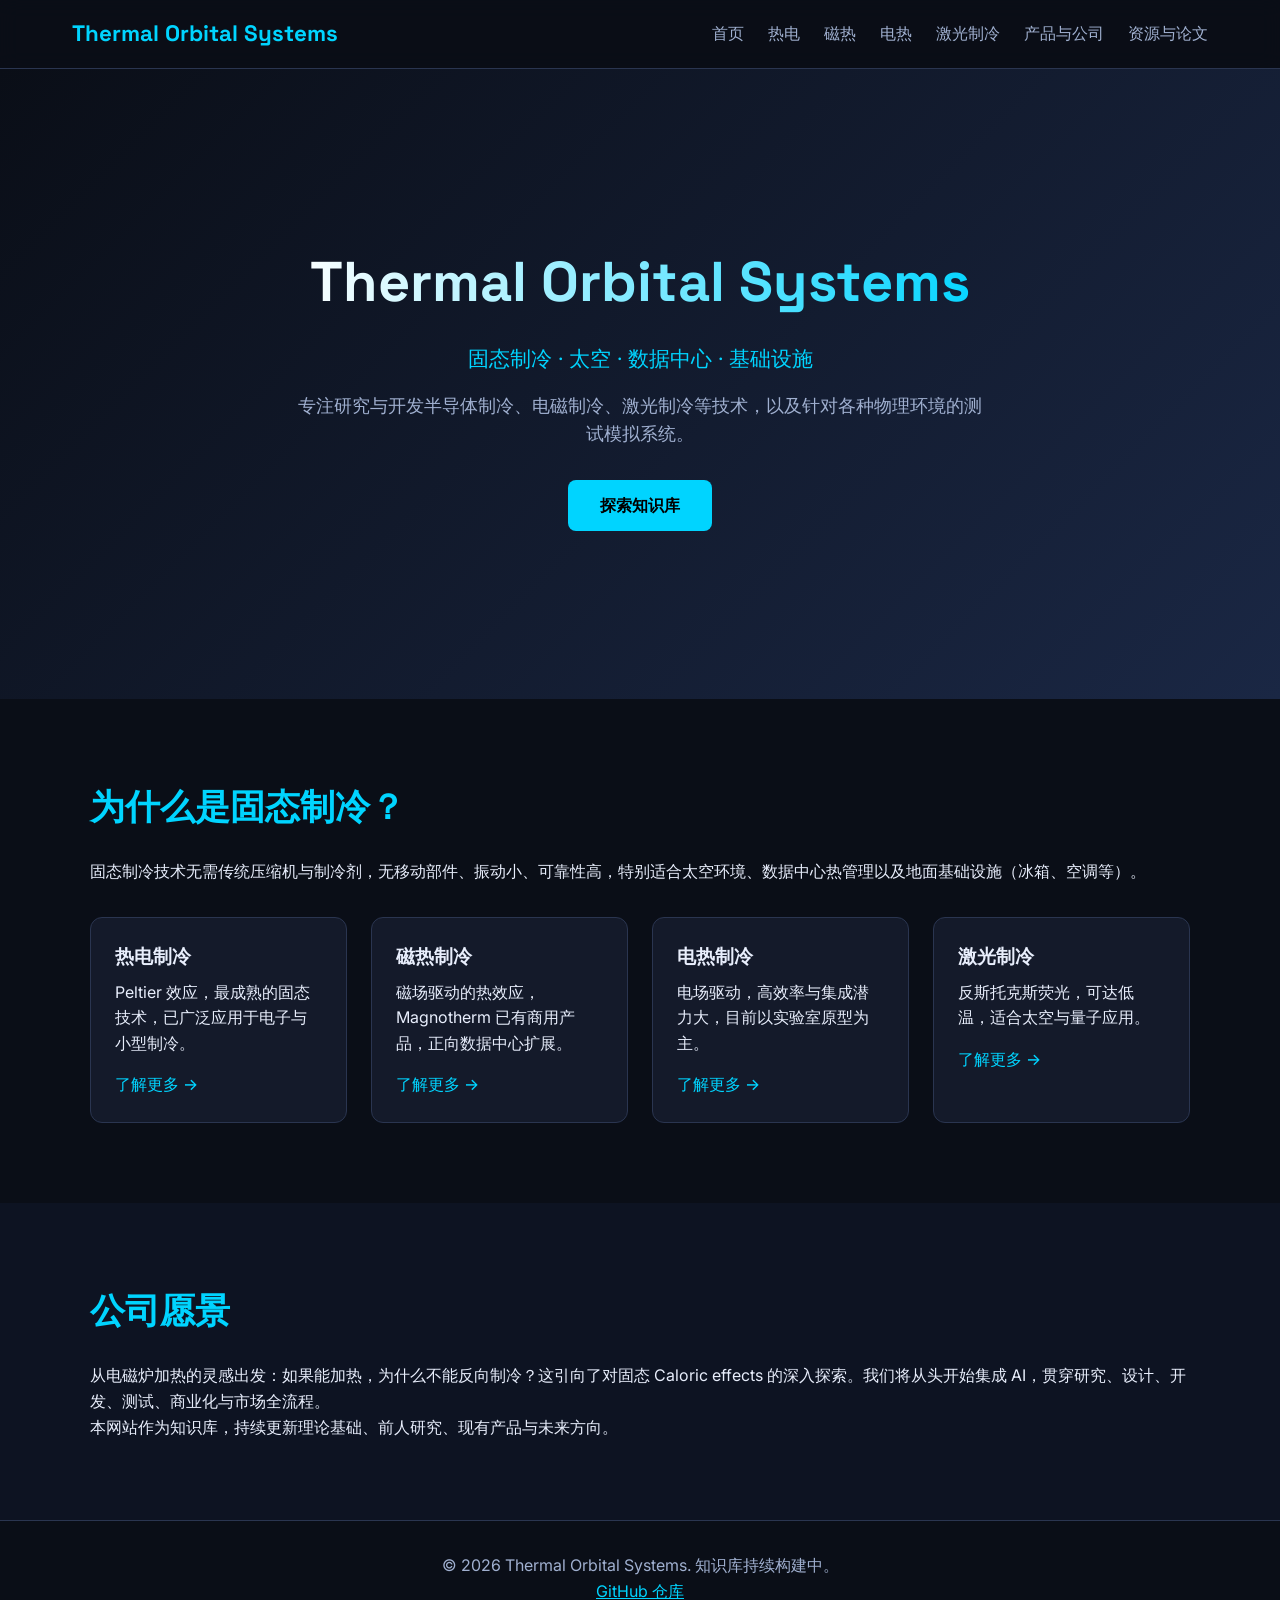
==== index.html @ d11b97d2 "Initial commit: static knowledge base site for Thermal Orbital Systems solid-state cooling" ====
<!DOCTYPE html>
<html lang="zh-CN">
<head>
    <meta charset="UTF-8">
    <meta name="viewport" content="width=device-width, initial-scale=1.0">
    <title>Thermal Orbital Systems | 固态制冷知识库</title>
    <link rel="stylesheet" href="style.css">
    <link rel="preconnect" href="https://fonts.googleapis.com">
    <link href="https://fonts.googleapis.com/css2?family=Inter:wght@300;400;600;700&family=Space+Grotesk:wght@400;600;700&display=swap" rel="stylesheet">
</head>
<body>
    <nav>
        <div class="nav-container">
            <a href="index.html" class="logo">Thermal Orbital Systems</a>
            <ul class="nav-links">
                <li><a href="index.html">首页</a></li>
                <li><a href="thermoelectric.html">热电</a></li>
                <li><a href="magnetocaloric.html">磁热</a></li>
                <li><a href="electrocaloric.html">电热</a></li>
                <li><a href="laser-cooling.html">激光制冷</a></li>
                <li><a href="products.html">产品与公司</a></li>
                <li><a href="resources.html">资源与论文</a></li>
            </ul>
        </div>
    </nav>

    <header class="hero">
        <div class="hero-content">
            <h1>Thermal Orbital Systems</h1>
            <p class="tagline">固态制冷 · 太空 · 数据中心 · 基础设施</p>
            <p class="subtitle">专注研究与开发半导体制冷、电磁制冷、激光制冷等技术，以及针对各种物理环境的测试模拟系统。</p>
            <a href="#overview" class="cta">探索知识库</a>
        </div>
    </header>

    <section id="overview" class="section">
        <div class="container">
            <h2>为什么是固态制冷？</h2>
            <p>固态制冷技术无需传统压缩机与制冷剂，无移动部件、振动小、可靠性高，特别适合太空环境、数据中心热管理以及地面基础设施（冰箱、空调等）。</p>
            <div class="cards">
                <div class="card">
                    <h3>热电制冷</h3>
                    <p>Peltier 效应，最成熟的固态技术，已广泛应用于电子与小型制冷。</p>
                    <a href="thermoelectric.html">了解更多 →</a>
                </div>
                <div class="card">
                    <h3>磁热制冷</h3>
                    <p>磁场驱动的热效应，Magnotherm 已有商用产品，正向数据中心扩展。</p>
                    <a href="magnetocaloric.html">了解更多 →</a>
                </div>
                <div class="card">
                    <h3>电热制冷</h3>
                    <p>电场驱动，高效率与集成潜力大，目前以实验室原型为主。</p>
                    <a href="electrocaloric.html">了解更多 →</a>
                </div>
                <div class="card">
                    <h3>激光制冷</h3>
                    <p>反斯托克斯荧光，可达低温，适合太空与量子应用。</p>
                    <a href="laser-cooling.html">了解更多 →</a>
                </div>
            </div>
        </div>
    </section>

    <section class="section dark">
        <div class="container">
            <h2>公司愿景</h2>
            <p>从电磁炉加热的灵感出发：如果能加热，为什么不能反向制冷？这引向了对固态 Caloric effects 的深入探索。我们将从头开始集成 AI，贯穿研究、设计、开发、测试、商业化与市场全流程。</p>
            <p>本网站作为知识库，持续更新理论基础、前人研究、现有产品与未来方向。</p>
        </div>
    </section>

    <footer>
        <div class="container">
            <p>&copy; 2026 Thermal Orbital Systems. 知识库持续构建中。</p>
            <p><a href="https://github.com/zoomzoomTnT/thermal-orbital-systems">GitHub 仓库</a></p>
        </div>
    </footer>
</body>
</html>
---- style.css ----
:root {
    --bg: #0a0e17;
    --bg-card: #141a2a;
    --text: #e8eefc;
    --text-muted: #a0b0d0;
    --accent: #00d4ff;
    --accent-hover: #00a8cc;
    --border: #2a3550;
}

* {
    margin: 0;
    padding: 0;
    box-sizing: border-box;
}

body {
    font-family: 'Inter', system-ui, sans-serif;
    background: var(--bg);
    color: var(--text);
    line-height: 1.6;
}

nav {
    background: rgba(10, 14, 23, 0.9);
    backdrop-filter: blur(10px);
    border-bottom: 1px solid var(--border);
    position: sticky;
    top: 0;
    z-index: 100;
}

.nav-container {
    max-width: 1200px;
    margin: 0 auto;
    padding: 1rem 2rem;
    display: flex;
    justify-content: space-between;
    align-items: center;
}

.logo {
    font-family: 'Space Grotesk', sans-serif;
    font-weight: 700;
    font-size: 1.4rem;
    color: var(--accent);
    text-decoration: none;
}

.nav-links {
    display: flex;
    list-style: none;
    gap: 1.5rem;
}

.nav-links a {
    color: var(--text-muted);
    text-decoration: none;
    font-weight: 500;
    transition: color 0.2s;
}

.nav-links a:hover {
    color: var(--accent);
}

.hero {
    min-height: 70vh;
    display: flex;
    align-items: center;
    justify-content: center;
    text-align: center;
    background: linear-gradient(135deg, #0a0e17 0%, #1a2744 100%);
    padding: 4rem 2rem;
}

.hero h1 {
    font-family: 'Space Grotesk', sans-serif;
    font-size: 3.5rem;
    font-weight: 700;
    margin-bottom: 1rem;
    background: linear-gradient(90deg, #fff, var(--accent));
    -webkit-background-clip: text;
    -webkit-text-fill-color: transparent;
}

.tagline {
    font-size: 1.3rem;
    color: var(--accent);
    margin-bottom: 1rem;
}

.subtitle {
    max-width: 700px;
    margin: 0 auto 2rem;
    color: var(--text-muted);
    font-size: 1.1rem;
}

.cta {
    display: inline-block;
    background: var(--accent);
    color: #000;
    padding: 0.8rem 2rem;
    border-radius: 8px;
    text-decoration: none;
    font-weight: 600;
    transition: background 0.2s;
}

.cta:hover {
    background: var(--accent-hover);
}

.section {
    padding: 5rem 2rem;
}

.section.dark {
    background: #0d1322;
}

.container {
    max-width: 1100px;
    margin: 0 auto;
}

h2 {
    font-family: 'Space Grotesk', sans-serif;
    font-size: 2.2rem;
    margin-bottom: 1.5rem;
    color: var(--accent);
}

.cards {
    display: grid;
    grid-template-columns: repeat(auto-fit, minmax(240px, 1fr));
    gap: 1.5rem;
    margin-top: 2rem;
}

.card {
    background: var(--bg-card);
    border: 1px solid var(--border);
    border-radius: 12px;
    padding: 1.5rem;
    transition: transform 0.2s, border-color 0.2s;
}

.card:hover {
    transform: translateY(-4px);
    border-color: var(--accent);
}

.card h3 {
    margin-bottom: 0.5rem;
}

.card a {
    color: var(--accent);
    text-decoration: none;
    font-weight: 500;
    display: inline-block;
    margin-top: 1rem;
}

footer {
    border-top: 1px solid var(--border);
    padding: 2rem;
    text-align: center;
    color: var(--text-muted);
}

footer a {
    color: var(--accent);
}

.content-page {
    padding: 3rem 2rem;
}

.content-page h1 {
    font-family: 'Space Grotesk', sans-serif;
    font-size: 2.5rem;
    margin-bottom: 1rem;
}

.content-page h2 {
    margin-top: 2.5rem;
    font-size: 1.8rem;
}

.content-page p, .content-page li {
    margin-bottom: 1rem;
    color: var(--text-muted);
}

.content-page ul {
    padding-left: 1.5rem;
}

@media (max-width: 768px) {
    .nav-links {
        display: none;
    }
    .hero h1 {
        font-size: 2.2rem;
    }
}
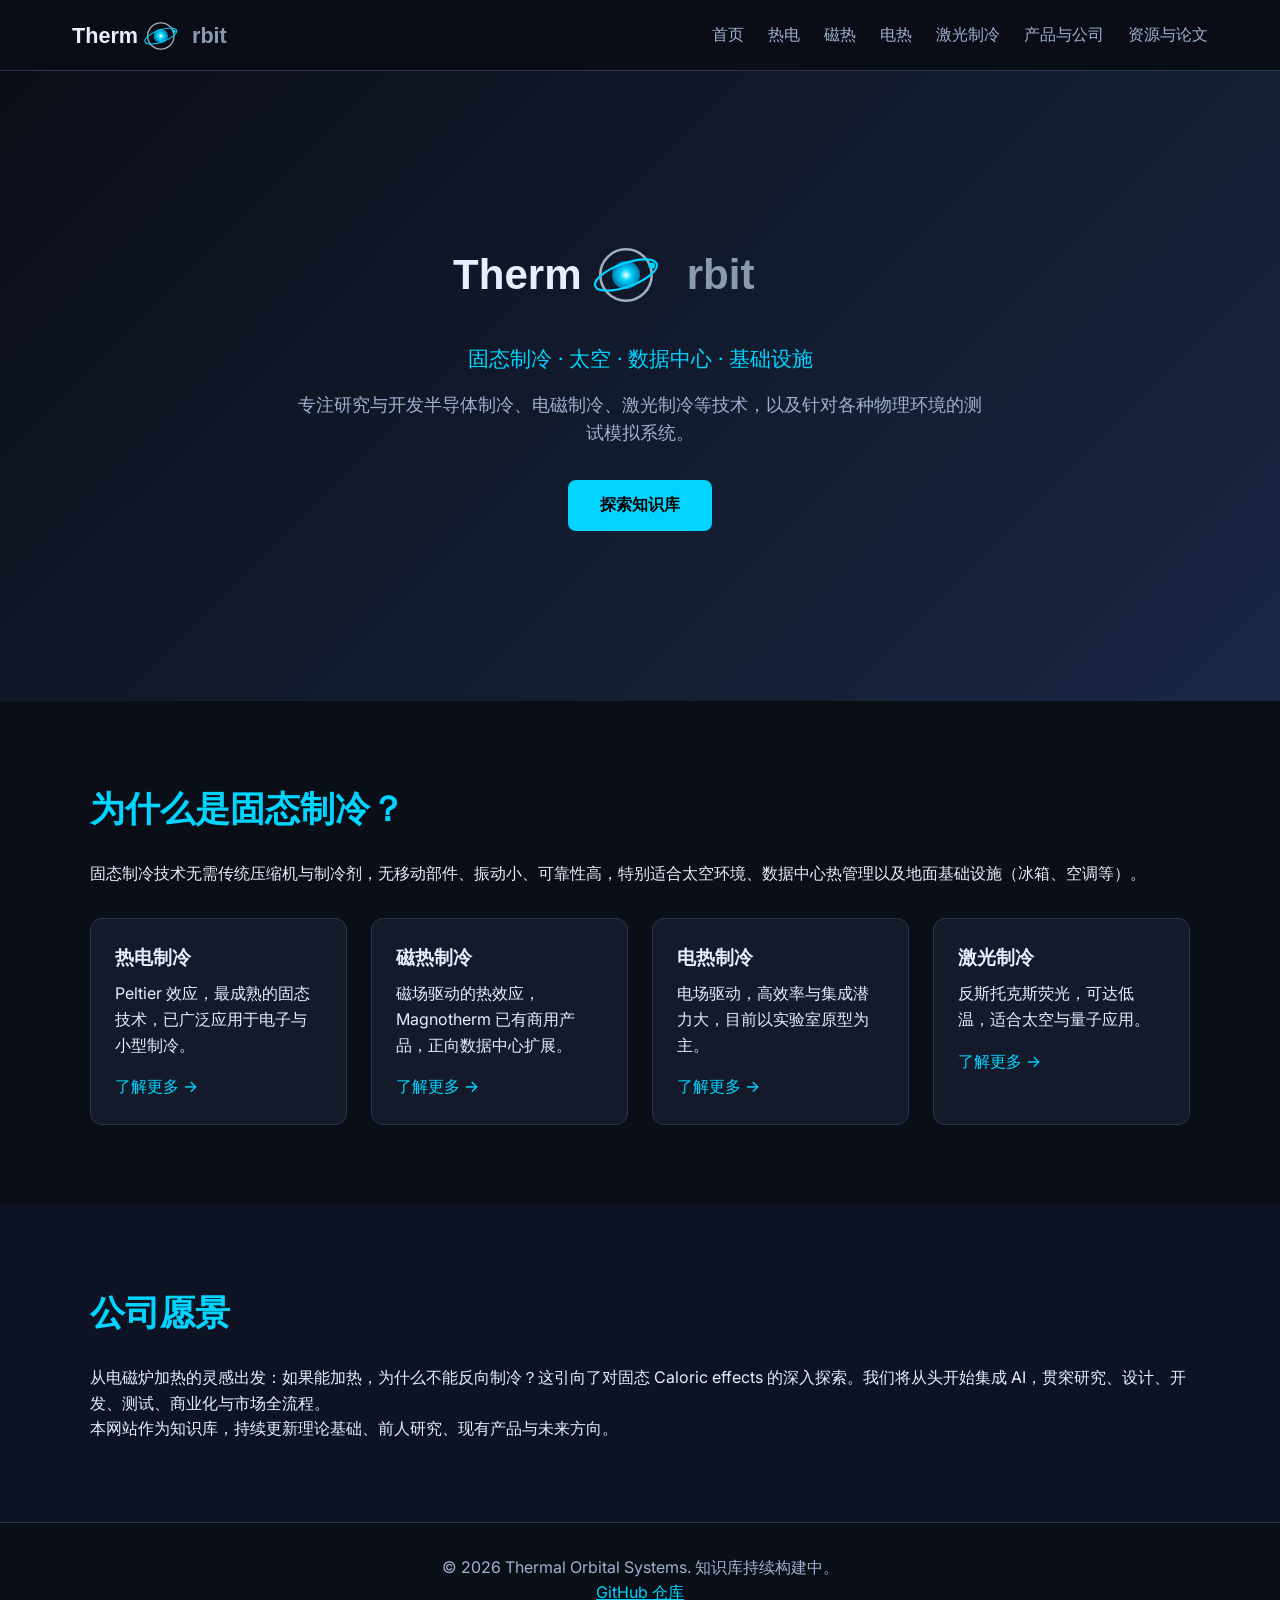
==== commit 1592a4a0: "Update site to use simplified SVG logo in navigation and favicon" ====
--- a/index.html
+++ b/index.html
@@ -4,6 +4,7 @@
     <meta charset="UTF-8">
     <meta name="viewport" content="width=device-width, initial-scale=1.0">
     <title>Thermal Orbital Systems | 固态制冷知识库</title>
+    <link rel="icon" type="image/svg+xml" href="favicon.svg">
     <link rel="stylesheet" href="style.css">
     <link rel="preconnect" href="https://fonts.googleapis.com">
     <link href="https://fonts.googleapis.com/css2?family=Inter:wght@300;400;600;700&family=Space+Grotesk:wght@400;600;700&display=swap" rel="stylesheet">
@@ -11,7 +12,9 @@
 <body>
     <nav>
         <div class="nav-container">
-            <a href="index.html" class="logo">Thermal Orbital Systems</a>
+            <a href="index.html" class="logo">
+                <img src="assets/logo.svg" alt="ThermOrbit" style="height: 36px; vertical-align: middle;">
+            </a>
             <ul class="nav-links">
                 <li><a href="index.html">首页</a></li>
                 <li><a href="thermoelectric.html">热电</a></li>
@@ -26,7 +29,7 @@
 
     <header class="hero">
         <div class="hero-content">
-            <h1>Thermal Orbital Systems</h1>
+            <img src="assets/logo.svg" alt="ThermOrbit" style="height: 70px; margin-bottom: 1.5rem;">
             <p class="tagline">固态制冷 · 太空 · 数据中心 · 基础设施</p>
             <p class="subtitle">专注研究与开发半导体制冷、电磁制冷、激光制冷等技术，以及针对各种物理环境的测试模拟系统。</p>
             <a href="#overview" class="cta">探索知识库</a>
@@ -65,7 +68,7 @@
     <section class="section dark">
         <div class="container">
             <h2>公司愿景</h2>
-            <p>从电磁炉加热的灵感出发：如果能加热，为什么不能反向制冷？这引向了对固态 Caloric effects 的深入探索。我们将从头开始集成 AI，贯穿研究、设计、开发、测试、商业化与市场全流程。</p>
+            <p>从电磁炉加热的灵感出发：如果能加热，为什么不能反向制冷？这引向了对固态 Caloric effects 的深入探索。我们将从头开始集成 AI，贯穼研究、设计、开发、测试、商业化与市场全流程。</p>
             <p>本网站作为知识库，持续更新理论基础、前人研究、现有产品与未来方向。</p>
         </div>
     </section>
